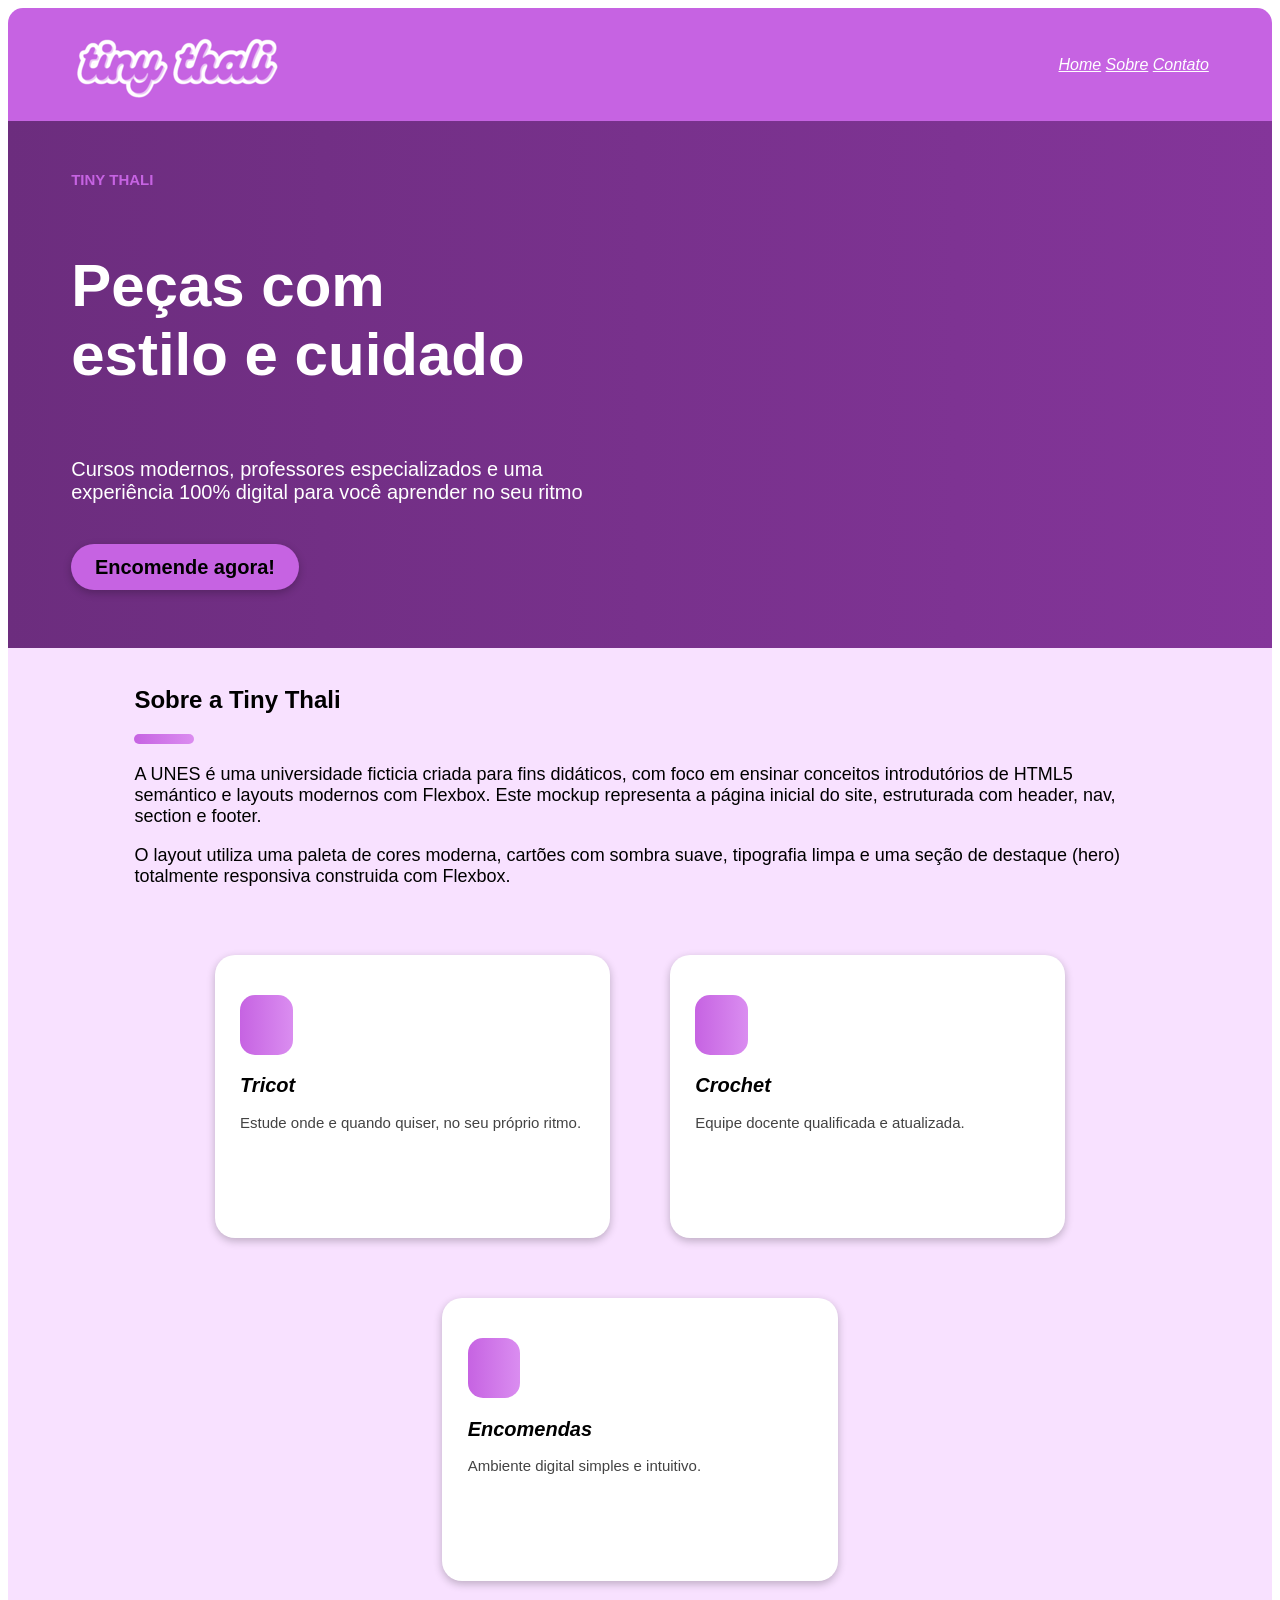
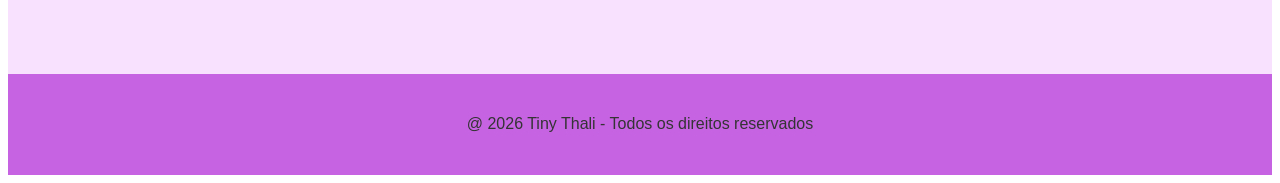
==== index.html @ 99dc9777 "Commit (1) - Adiciona projeto" ====
<!DOCTYPE html>
<html lang="pt-br">
<head>
    <meta charset="UTF-8">
    <meta name="viewport" content="width=device-width, initial-scale=1.0">
    <title>Tiny Thali</title>
    <link rel="stylesheet" href="./style.css">
    <link rel="stylesheet" href="https://www.w3schools.com/w3css/5/w3.css">

</head>
<body>
    <header class="cabecalho">
        
        <figure>
            <img src="./logo tiny thali.png" alt="Logo">

        </figure>
        <nav style="margin-right: 5%">
            <a href="index.html"; style="color:white">Home</a>
            <a href="sobre.html"; style="color:white">Sobre</a>
            <a href="contatos.html"; style="color:white">Contato</a>
        </nav>
    </header>
    <main>
        <section>
            <div class="banner">
                <h1>TINY THALI</h1>
                <h2>Peças com estilo e cuidado</h2>
                <p>Cursos modernos, professores especializados e uma experiência 100% digital para você aprender no seu ritmo</p>
                <h3>Encomende agora!</h3>
            </div>
        </section>

        <article>
            <h1 style="font-weight: bold;">Sobre a Tiny Thali</h1>
            <h2></h2>
            <p>A UNES é uma universidade ficticia criada para fins didáticos, com foco em ensinar conceitos introdutórios de HTML5 semántico e layouts modernos com Flexbox. Este mockup representa a página inicial do site, estruturada com header, nav, section e footer. </p>
            <p>O layout utiliza uma paleta de cores moderna, cartões com sombra suave, tipografia limpa e uma seção de destaque (hero) totalmente responsiva construida com Flexbox.</p>
        </article>

        <section class="cards">
            <div class="card">
                <h2></h2>
                <h1>Tricot</h1>
                <p>Estude onde e quando quiser, no seu próprio ritmo.</p>
            </div>
            <div class="card">
                <h2></h2>
                <h1>Crochet</h1>
                <p>Equipe docente qualificada e atualizada.</p>
            </div>
            <div class="card">
                <h2></h2>
                <h1>Encomendas</h1>
                <p>Ambiente digital simples e intuitivo.</p>
            </div>

        </section>



        <footer>
            <p>@ 2026 Tiny Thali - Todos os direitos reservados</p>
        </footer>

    </main>
</body>
</html>
---- style.css ----
main{
    font-family:'Gill Sans', 'Gill Sans MT', Calibri, 'Trebuchet MS', sans-serif;
    margin: 0;
    padding: 0;
    background-color: rgb(248, 225, 255);
}



.cabecalho{
    display:flex;
    justify-content: space-between;
    align-items: center;
    padding: 0;
    background-color: #c663e2;
    font-style:oblique;
    font-family:'Lucida Sans', 'Lucida Sans Regular', 'Lucida Grande', 'Lucida Sans Unicode', Geneva, Verdana, sans-serif;
    border-top-left-radius: 15px;
    border-top-right-radius: 15px;

}


.banner {
    display: flex;
    flex-direction: column;
    background-image:linear-gradient(to right, #6c2d7e, #84359a);
    padding: 3% 5% 3% 5%;
    font-family:'Gill Sans', 'Gill Sans MT', Calibri, 'Trebuchet MS', sans-serif;

}

.banner h1{
    color: #c663e2;
    font-size: 15px;
    font-family:'Gill Sans', 'Gill Sans MT', Calibri, 'Trebuchet MS', sans-serif;
    font-weight: bold;
}

.banner h2{
    color: white;
    font-size: 60px;
    max-width: 40%;
    font-family:'Gill Sans', 'Gill Sans MT', Calibri, 'Trebuchet MS', sans-serif;
    font-weight: bold;
}

.banner p{
    color: white;
    font-size: 20px;
    max-width: 50%;
    font-family:'Gill Sans', 'Gill Sans MT', Calibri, 'Trebuchet MS', sans-serif;
}

.banner h3{
    color: solid black;
    background-color: #c663e2;
    font-size: 20px;;
    text-align: center;
    padding-bottom: 1%;
    padding-top: 1%;
    max-width: 20%;
    border-radius: 30px;
    font-family:'Gill Sans', 'Gill Sans MT', Calibri, 'Trebuchet MS', sans-serif;
    font-weight: bold;
    box-shadow: rgba(0, 0, 0, 0.24) 0px 3px 8px;

}

article {
    margin: 3% 10%;

}

article p {
    font-size: 18px;
}

article h2{
    background-image: linear-gradient(to right, #c663e2, #db8cf0);
    width: 60px;
    height: 10px;
    border-radius: 15px;
}

.cards {
    display: flex;
    flex-wrap: wrap;
    justify-content: center;
    margin-bottom: 5%;
}

.card {
    background-color: white;
    margin: 30px;
    padding:20px;
    width: 350px;
    height: 200px;
    border-radius: 20px;
    padding-bottom: 5%;
    padding-left: 2%;
    box-shadow: rgba(0, 0, 0, 0.24) 0px 3px 8px;
}

.card h2{
    background-image: linear-gradient(to right, #c663e2, #da8df0);
    width: 15%;
    height: 30%;
    border-radius: 15px;
}

.card h1 {
    font-size: 20px;
    font-style: oblique;
    font-weight: bold;
}

.card p {
    font-size: 15px;
    color:rgb(67, 67, 67)
}

#objetivos {
    margin-bottom: 5%;
}

footer {
    padding: 2%;
    text-align: center;
    color: rgb(52, 52, 52);
    background-color: #c663e2;
}
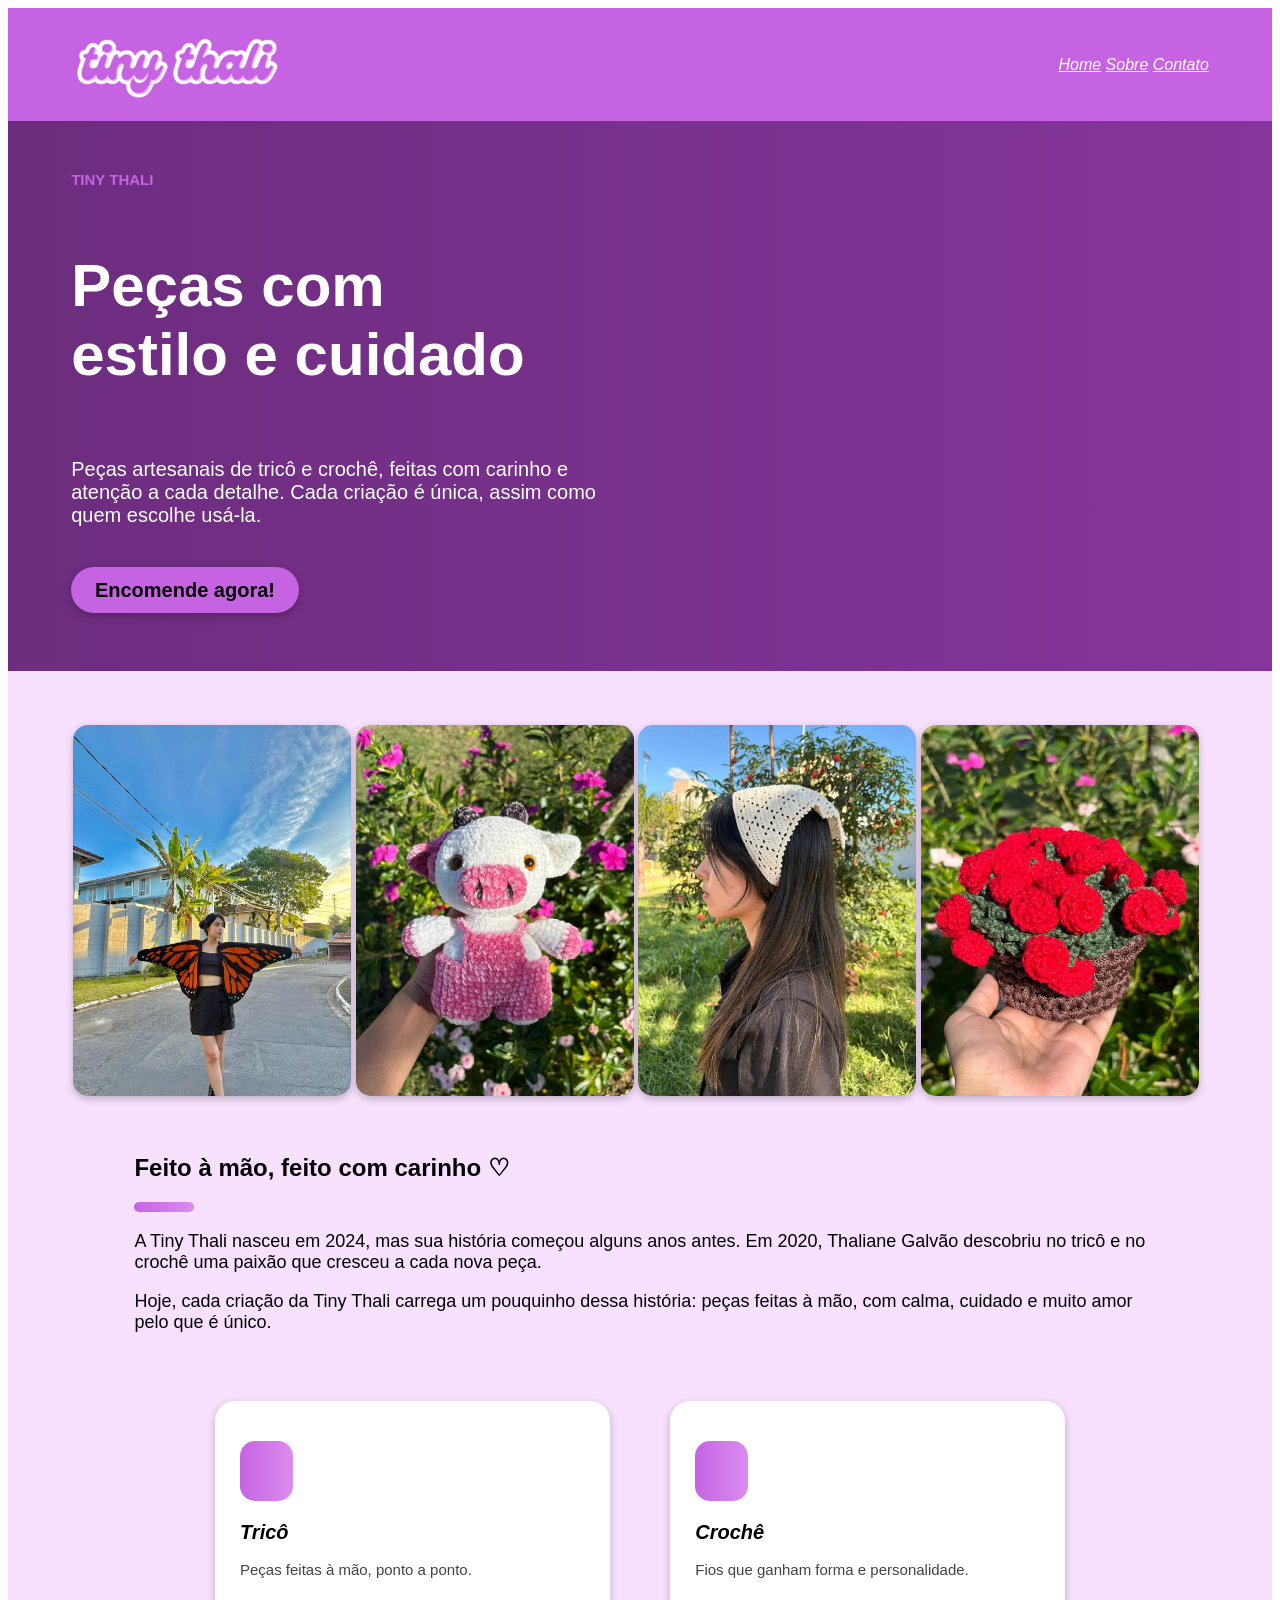
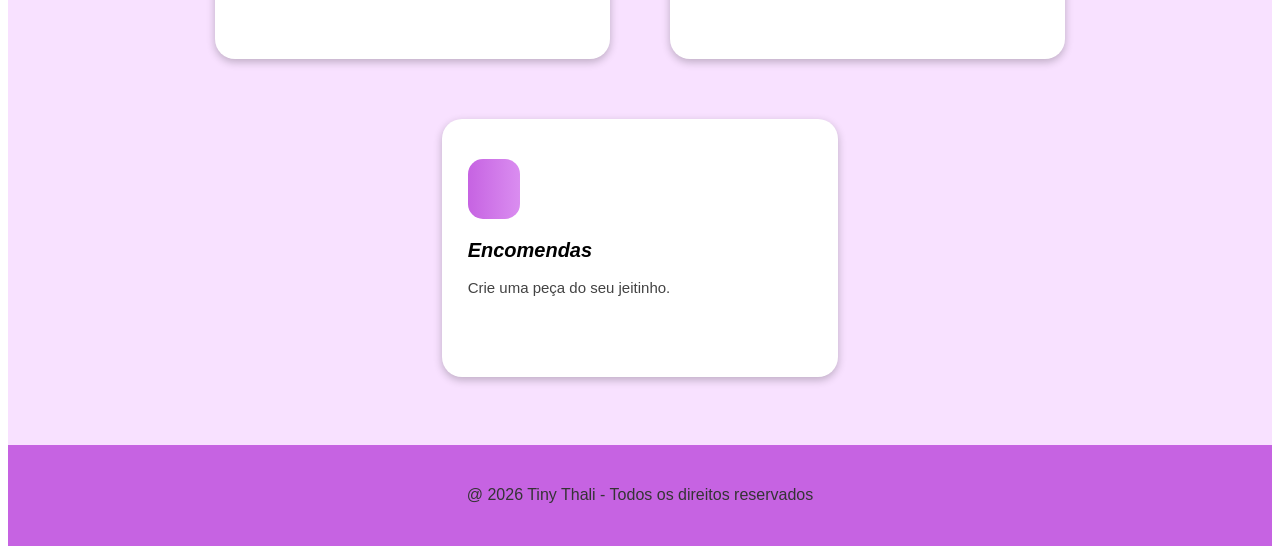
==== commit d2339833: "Commit (2) - Adiciona tela de contato e atualiza cards" ====
--- a/index.html
+++ b/index.html
@@ -26,33 +26,42 @@
             <div class="banner">
                 <h1>TINY THALI</h1>
                 <h2>Peças com estilo e cuidado</h2>
-                <p>Cursos modernos, professores especializados e uma experiência 100% digital para você aprender no seu ritmo</p>
+                <p>Peças artesanais de tricô e crochê, feitas com carinho e atenção a cada detalhe. Cada criação é única, assim como quem escolhe usá-la.</p>
                 <h3>Encomende agora!</h3>
             </div>
         </section>
 
+        <section class="imagens">
+            <figure>
+                <img src="./imagem banner.jpeg" alt="imagem 1">
+                <img src="./imagem2.jpeg" alt="imagem 2">
+                <img src="./imagem3.jpeg" alt="imagem 3">
+                <img src="./imagem4.jpeg" alt="imagem4">
+            </figure>
+        </section>
+
         <article>
-            <h1 style="font-weight: bold;">Sobre a Tiny Thali</h1>
+            <h1 style="font-weight: bold;">Feito à mão, feito com carinho ♡</h1>
             <h2></h2>
-            <p>A UNES é uma universidade ficticia criada para fins didáticos, com foco em ensinar conceitos introdutórios de HTML5 semántico e layouts modernos com Flexbox. Este mockup representa a página inicial do site, estruturada com header, nav, section e footer. </p>
-            <p>O layout utiliza uma paleta de cores moderna, cartões com sombra suave, tipografia limpa e uma seção de destaque (hero) totalmente responsiva construida com Flexbox.</p>
+            <p>A Tiny Thali nasceu em 2024, mas sua história começou alguns anos antes. Em 2020, Thaliane Galvão descobriu no tricô e no crochê uma paixão que cresceu a cada nova peça.</p>
+            <p>Hoje, cada criação da Tiny Thali carrega um pouquinho dessa história: peças feitas à mão, com calma, cuidado e muito amor pelo que é único.</p>
         </article>
 
         <section class="cards">
             <div class="card">
                 <h2></h2>
-                <h1>Tricot</h1>
-                <p>Estude onde e quando quiser, no seu próprio ritmo.</p>
+                <h1>Tricô</h1>
+                <p>Peças feitas à mão, ponto a ponto.</p>
             </div>
             <div class="card">
                 <h2></h2>
-                <h1>Crochet</h1>
-                <p>Equipe docente qualificada e atualizada.</p>
+                <h1>Crochê</h1>
+                <p>Fios que ganham forma e personalidade.</p>
             </div>
             <div class="card">
                 <h2></h2>
                 <h1>Encomendas</h1>
-                <p>Ambiente digital simples e intuitivo.</p>
+                <p>Crie uma peça do seu jeitinho.</p>
             </div>
 
         </section>
--- a/style.css
+++ b/style.css
@@ -15,8 +15,6 @@
     background-color: #c663e2;
     font-style:oblique;
     font-family:'Lucida Sans', 'Lucida Sans Regular', 'Lucida Grande', 'Lucida Sans Unicode', Geneva, Verdana, sans-serif;
-    border-top-left-radius: 15px;
-    border-top-right-radius: 15px;
 
 }
 
@@ -24,7 +22,7 @@
 .banner {
     display: flex;
     flex-direction: column;
-    background-image:linear-gradient(to right, #6c2d7e, #84359a);
+    background-image:linear-gradient(to right, #6c2d7e, #85359b);
     padding: 3% 5% 3% 5%;
     font-family:'Gill Sans', 'Gill Sans MT', Calibri, 'Trebuchet MS', sans-serif;
 
@@ -67,6 +65,20 @@
 
 }
 
+.imagens {
+    display: flex;
+    flex-wrap: wrap;
+    justify-content: space-between;
+    margin: 3% 0 3% 2%;
+}
+
+.imagens img {
+    width: 24%;
+    border-radius: 15px;
+    box-shadow: rgba(0, 0, 0, 0.24) 0px 3px 8px;
+
+}
+
 article {
     margin: 3% 10%;
 
@@ -87,7 +99,7 @@
     display: flex;
     flex-wrap: wrap;
     justify-content: center;
-    margin-bottom: 5%;
+    margin-bottom: 3%;
 }
 
 .card {
@@ -97,9 +109,22 @@
     width: 350px;
     height: 200px;
     border-radius: 20px;
-    padding-bottom: 5%;
+    padding-bottom: 3%;
     padding-left: 2%;
     box-shadow: rgba(0, 0, 0, 0.24) 0px 3px 8px;
+}
+
+#card2 {
+    background-color: white;
+    margin: 30px;
+    padding:20px;
+    width: 560px;
+    height: 200px;
+    border-radius: 20px;
+    padding-bottom: 3%;
+    padding-left: 2%;
+    box-shadow: rgba(0, 0, 0, 0.24) 0px 3px 8px;
+
 }
 
 .card h2{
@@ -120,8 +145,88 @@
     color:rgb(67, 67, 67)
 }
 
+#card2 h2{
+    background-image: linear-gradient(to right, #c663e2, #da8df0);
+    width: 15%;
+    height: 30%;
+    border-radius: 15px;
+}
+
+#card2 h1 {
+    font-size: 20px;
+    font-style: oblique;
+    font-weight: bold;
+}
+
+#card2 p {
+    font-size: 15px;
+    color:rgb(67, 67, 67)
+}
+
+
 #objetivos {
     margin-bottom: 5%;
+}
+
+.contatos {
+    display: grid;
+    grid-template-columns: 50% 50%;
+    align-content: center;
+    margin: 5%;
+
+}
+
+form {
+    background-color: white;
+    align-content: center;
+    border-radius: 20px;
+    margin-right: 10%;
+    padding-top: 3%;
+    padding-bottom: 20%;
+    padding-left: 8%;
+    box-shadow: rgba(99, 99, 99, 0.2) 0px 2px 8px 0px;
+    
+}
+
+form input {
+    border-radius: 5px;
+    border-color: #6c2d7e;
+    text-align: center;
+    width: 90%;
+    height: 10%;
+    margin-bottom: 5%;
+    box-shadow: rgba(0, 0, 0, 0.15) 1.95px 1.95px 2.6px;
+}
+
+#outroscontatos {
+    background-color: white;
+    padding-left: 8%;
+    padding-top: 4%;
+    border-radius: 20px;
+    box-shadow: rgba(99, 99, 99, 0.2) 0px 2px 8px 0px;
+}
+
+#outroscontatos h1 {
+    font-size: 20px;
+    font-weight: bold;
+}
+
+#outroscontatos p {
+    font-size: 20px;
+}
+
+form h2{
+    background-image: linear-gradient(to right, #c663e2, #db8cf0);
+    width: 60px;
+    height: 10px;
+    border-radius: 15px;
+}
+
+#outroscontatos h3{
+    background-image: linear-gradient(to right, #c663e2, #db8cf0);
+    width: 60px;
+    height: 10px;
+    border-radius: 15px;
 }
 
 footer {
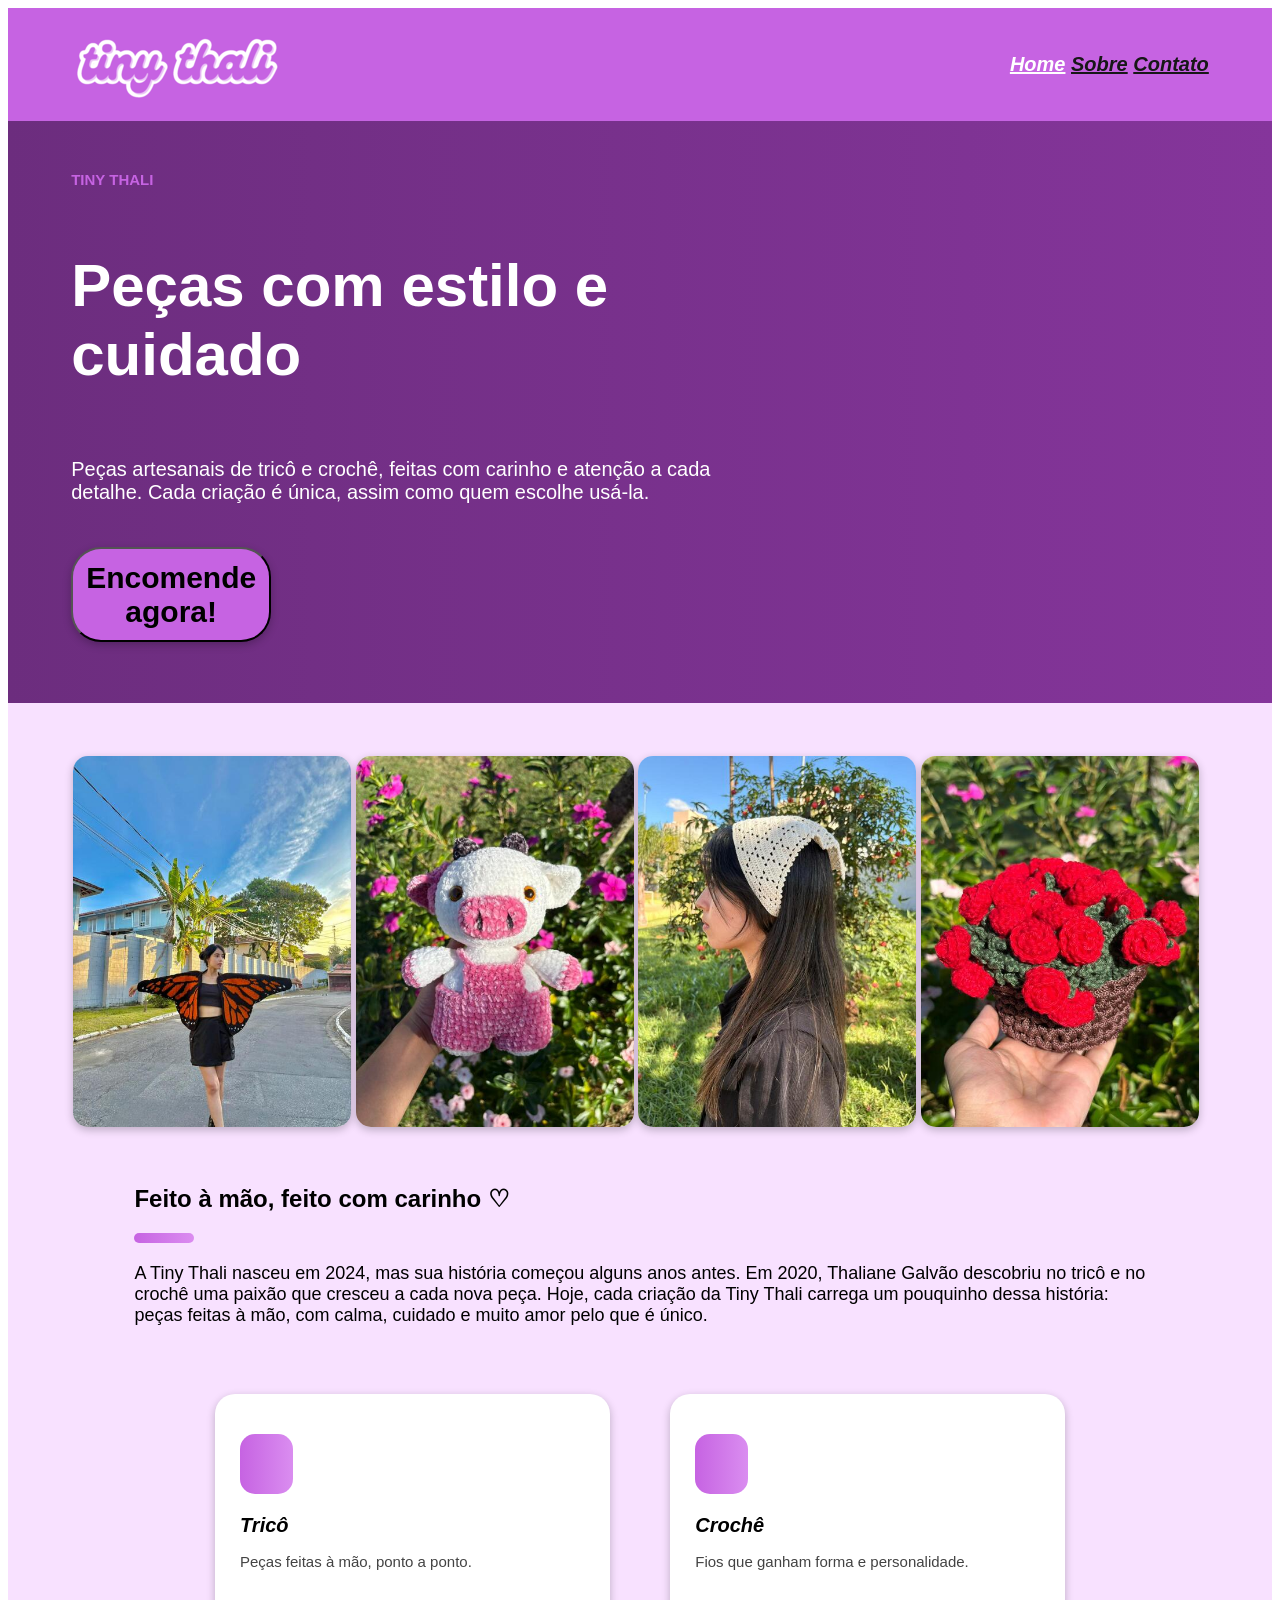
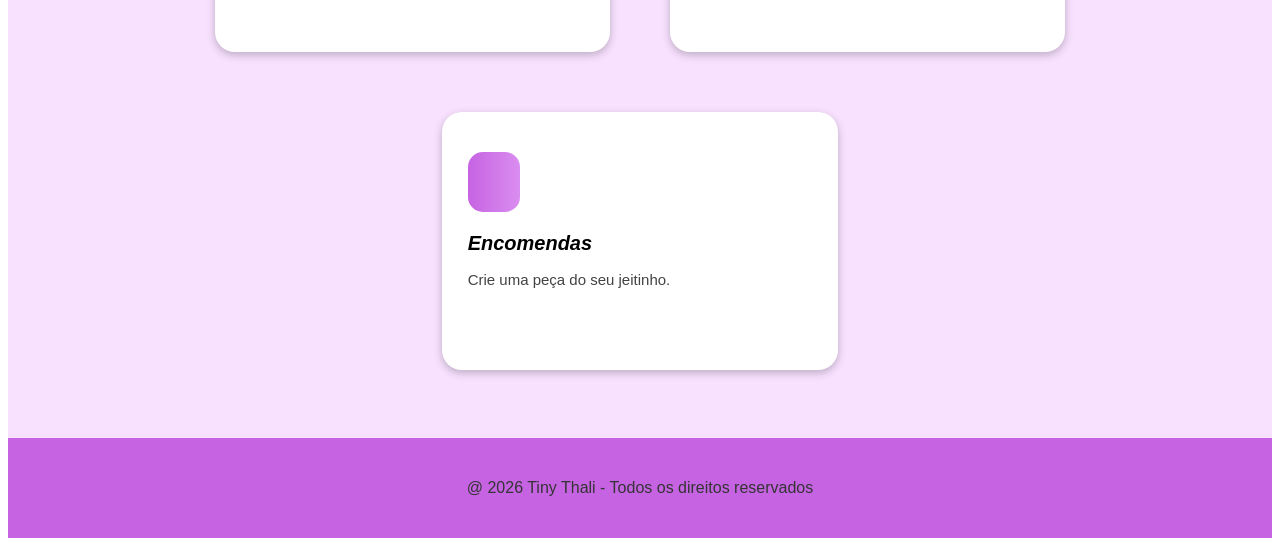
==== commit c1305f1f: "Commit (3) - Atualiza sistema para maior responsividade de telas" ====
--- a/index.html
+++ b/index.html
@@ -16,9 +16,9 @@
 
         </figure>
         <nav style="margin-right: 5%">
-            <a href="index.html"; style="color:white">Home</a>
-            <a href="sobre.html"; style="color:white">Sobre</a>
-            <a href="contatos.html"; style="color:white">Contato</a>
+            <a href="index.html"; style="color:rgb(255, 255, 255)";>Home</a>
+            <a href="sobre.html"; style="color:rgb(23, 23, 23)">Sobre</a>
+            <a href="contatos.html"; style="color:rgb(23, 23, 23)">Contato</a>
         </nav>
     </header>
     <main>
@@ -27,7 +27,7 @@
                 <h1>TINY THALI</h1>
                 <h2>Peças com estilo e cuidado</h2>
                 <p>Peças artesanais de tricô e crochê, feitas com carinho e atenção a cada detalhe. Cada criação é única, assim como quem escolhe usá-la.</p>
-                <h3>Encomende agora!</h3>
+                <button>Encomende agora!</button>
             </div>
         </section>
 
@@ -43,8 +43,7 @@
         <article>
             <h1 style="font-weight: bold;">Feito à mão, feito com carinho ♡</h1>
             <h2></h2>
-            <p>A Tiny Thali nasceu em 2024, mas sua história começou alguns anos antes. Em 2020, Thaliane Galvão descobriu no tricô e no crochê uma paixão que cresceu a cada nova peça.</p>
-            <p>Hoje, cada criação da Tiny Thali carrega um pouquinho dessa história: peças feitas à mão, com calma, cuidado e muito amor pelo que é único.</p>
+            <p>A Tiny Thali nasceu em 2024, mas sua história começou alguns anos antes. Em 2020, Thaliane Galvão descobriu no tricô e no crochê uma paixão que cresceu a cada nova peça. Hoje, cada criação da Tiny Thali carrega um pouquinho dessa história: peças feitas à mão, com calma, cuidado e muito amor pelo que é único.</p>
         </article>
 
         <section class="cards">
--- a/style.css
+++ b/style.css
@@ -13,9 +13,14 @@
     align-items: center;
     padding: 0;
     background-color: #c663e2;
+
+}
+
+.cabecalho nav {
     font-style:oblique;
-    font-family:'Lucida Sans', 'Lucida Sans Regular', 'Lucida Grande', 'Lucida Sans Unicode', Geneva, Verdana, sans-serif;
-
+    font-family:'Gill Sans', 'Gill Sans MT', Calibri, 'Trebuchet MS', sans-serif;
+    font-weight: bold;
+    font-size: 20px;
 }
 
 
@@ -38,7 +43,7 @@
 .banner h2{
     color: white;
     font-size: 60px;
-    max-width: 40%;
+    max-width: 60%;
     font-family:'Gill Sans', 'Gill Sans MT', Calibri, 'Trebuchet MS', sans-serif;
     font-weight: bold;
 }
@@ -46,23 +51,30 @@
 .banner p{
     color: white;
     font-size: 20px;
-    max-width: 50%;
-    font-family:'Gill Sans', 'Gill Sans MT', Calibri, 'Trebuchet MS', sans-serif;
-}
-
-.banner h3{
-    color: solid black;
+    max-width: 60%;
+    font-family:'Gill Sans', 'Gill Sans MT', Calibri, 'Trebuchet MS', sans-serif;
+}
+
+button {
+    margin-top: 2%;
     background-color: #c663e2;
-    font-size: 20px;;
-    text-align: center;
     padding-bottom: 1%;
     padding-top: 1%;
-    max-width: 20%;
+    max-width: 200px;
+    max-height: 20%;
     border-radius: 30px;
-    font-family:'Gill Sans', 'Gill Sans MT', Calibri, 'Trebuchet MS', sans-serif;
-    font-weight: bold;
-    box-shadow: rgba(0, 0, 0, 0.24) 0px 3px 8px;
-
+    box-shadow: rgba(0, 0, 0, 0.24) 0px 3px 8px;
+    margin-bottom: 2%;
+    
+
+}
+
+button {
+    color: solid rgb(4, 4, 4);
+    font-size: 30px;
+    font-weight: bold;
+    font-family:'Gill Sans', 'Gill Sans MT', Calibri, 'Trebuchet MS', sans-serif;
+    text-align: center;
 }
 
 .imagens {
@@ -76,6 +88,7 @@
     width: 24%;
     border-radius: 15px;
     box-shadow: rgba(0, 0, 0, 0.24) 0px 3px 8px;
+    max-width: 100%;
 
 }
 
@@ -182,10 +195,16 @@
     border-radius: 20px;
     margin-right: 10%;
     padding-top: 3%;
-    padding-bottom: 20%;
+    padding-bottom: 5%;
     padding-left: 8%;
     box-shadow: rgba(99, 99, 99, 0.2) 0px 2px 8px 0px;
+    max-width: 100%;
+    max-height: 100%;
     
+}
+
+form h1 {
+    font-size: 30px;
 }
 
 form input {
@@ -193,15 +212,17 @@
     border-color: #6c2d7e;
     text-align: center;
     width: 90%;
-    height: 10%;
+    height: 40px;
     margin-bottom: 5%;
     box-shadow: rgba(0, 0, 0, 0.15) 1.95px 1.95px 2.6px;
+
 }
 
 #outroscontatos {
     background-color: white;
-    padding-left: 8%;
+    padding-left: 5%;
     padding-top: 4%;
+    padding-right:5%;
     border-radius: 20px;
     box-shadow: rgba(99, 99, 99, 0.2) 0px 2px 8px 0px;
 }
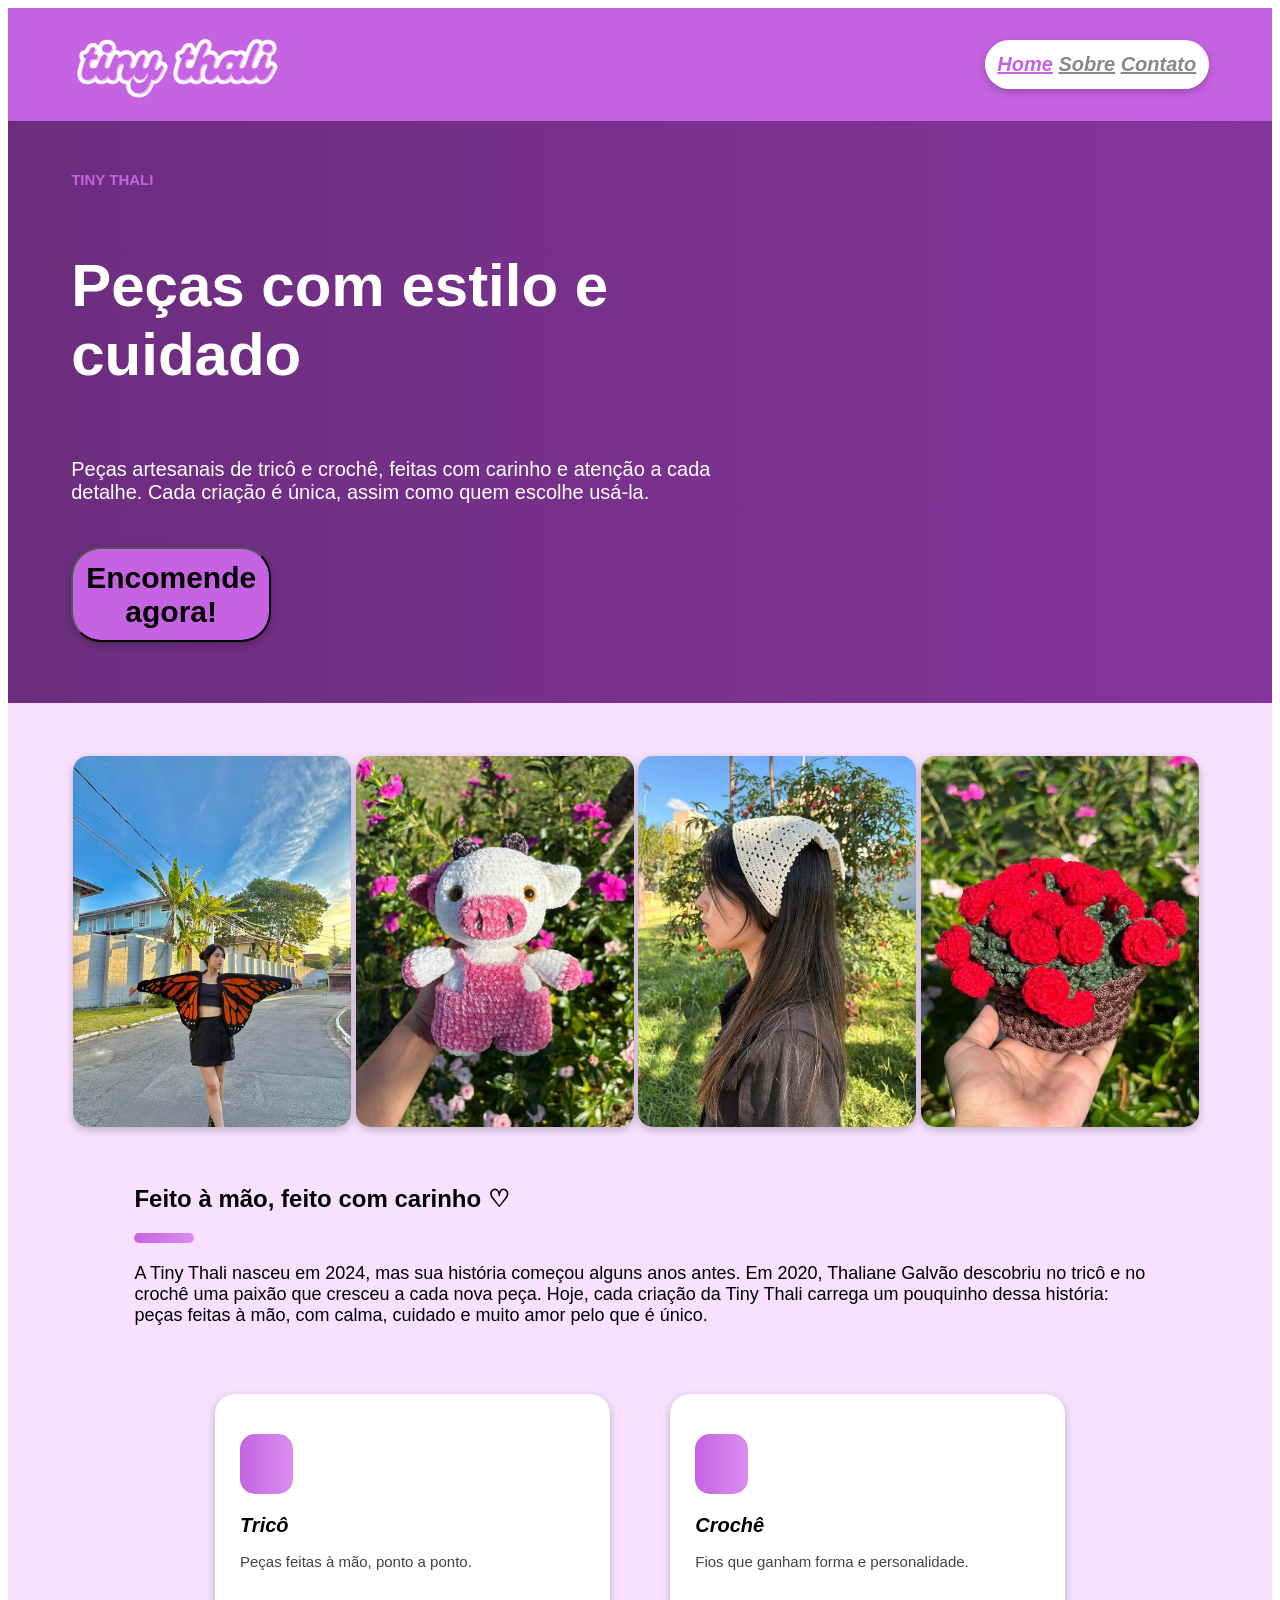
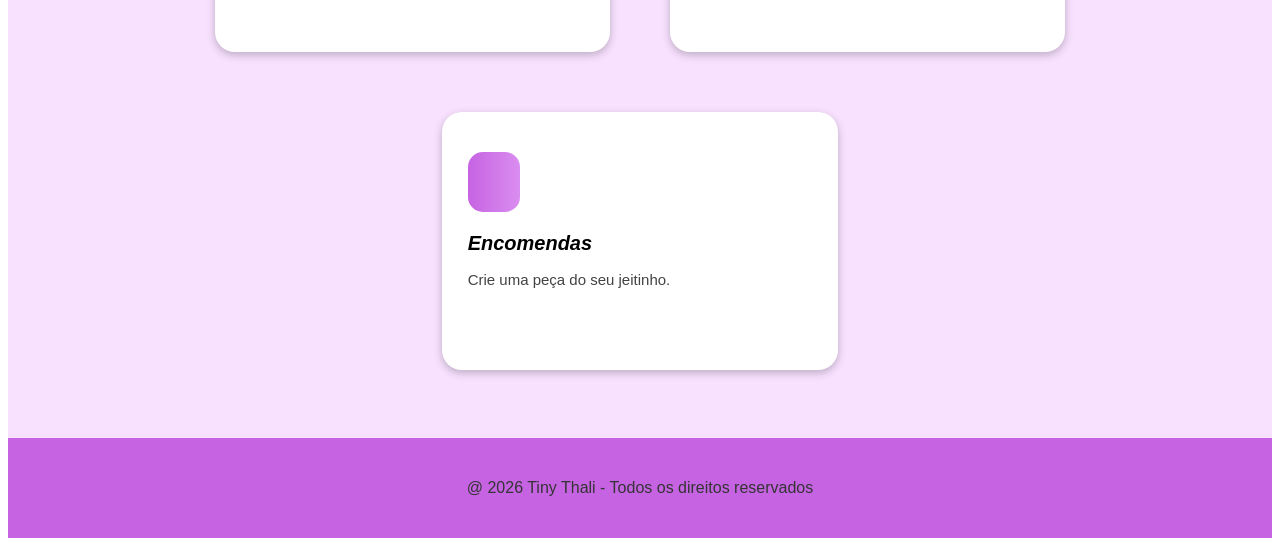
==== commit 232467d6: "Commit (4) - Atualiza header" ====
--- a/index.html
+++ b/index.html
@@ -16,9 +16,9 @@
 
         </figure>
         <nav style="margin-right: 5%">
-            <a href="index.html"; style="color:rgb(255, 255, 255)";>Home</a>
-            <a href="sobre.html"; style="color:rgb(23, 23, 23)">Sobre</a>
-            <a href="contatos.html"; style="color:rgb(23, 23, 23)">Contato</a>
+            <a href="index.html"; style="color:#c663e2 ";>Home</a>
+            <a href="sobre.html"; style="color:#8a868b">Sobre</a>
+            <a href="contatos.html"; style="color:#8a868b">Contato</a>
         </nav>
     </header>
     <main>
--- a/style.css
+++ b/style.css
@@ -21,6 +21,10 @@
     font-family:'Gill Sans', 'Gill Sans MT', Calibri, 'Trebuchet MS', sans-serif;
     font-weight: bold;
     font-size: 20px;
+    background-color: #ffffff;
+    padding: 1%;
+    border-radius: 40px;
+    box-shadow: rgba(0, 0, 0, 0.24) 0px 3px 8px;
 }
 
 
@@ -176,11 +180,6 @@
     color:rgb(67, 67, 67)
 }
 
-
-#objetivos {
-    margin-bottom: 5%;
-}
-
 .contatos {
     display: grid;
     grid-template-columns: 50% 50%;
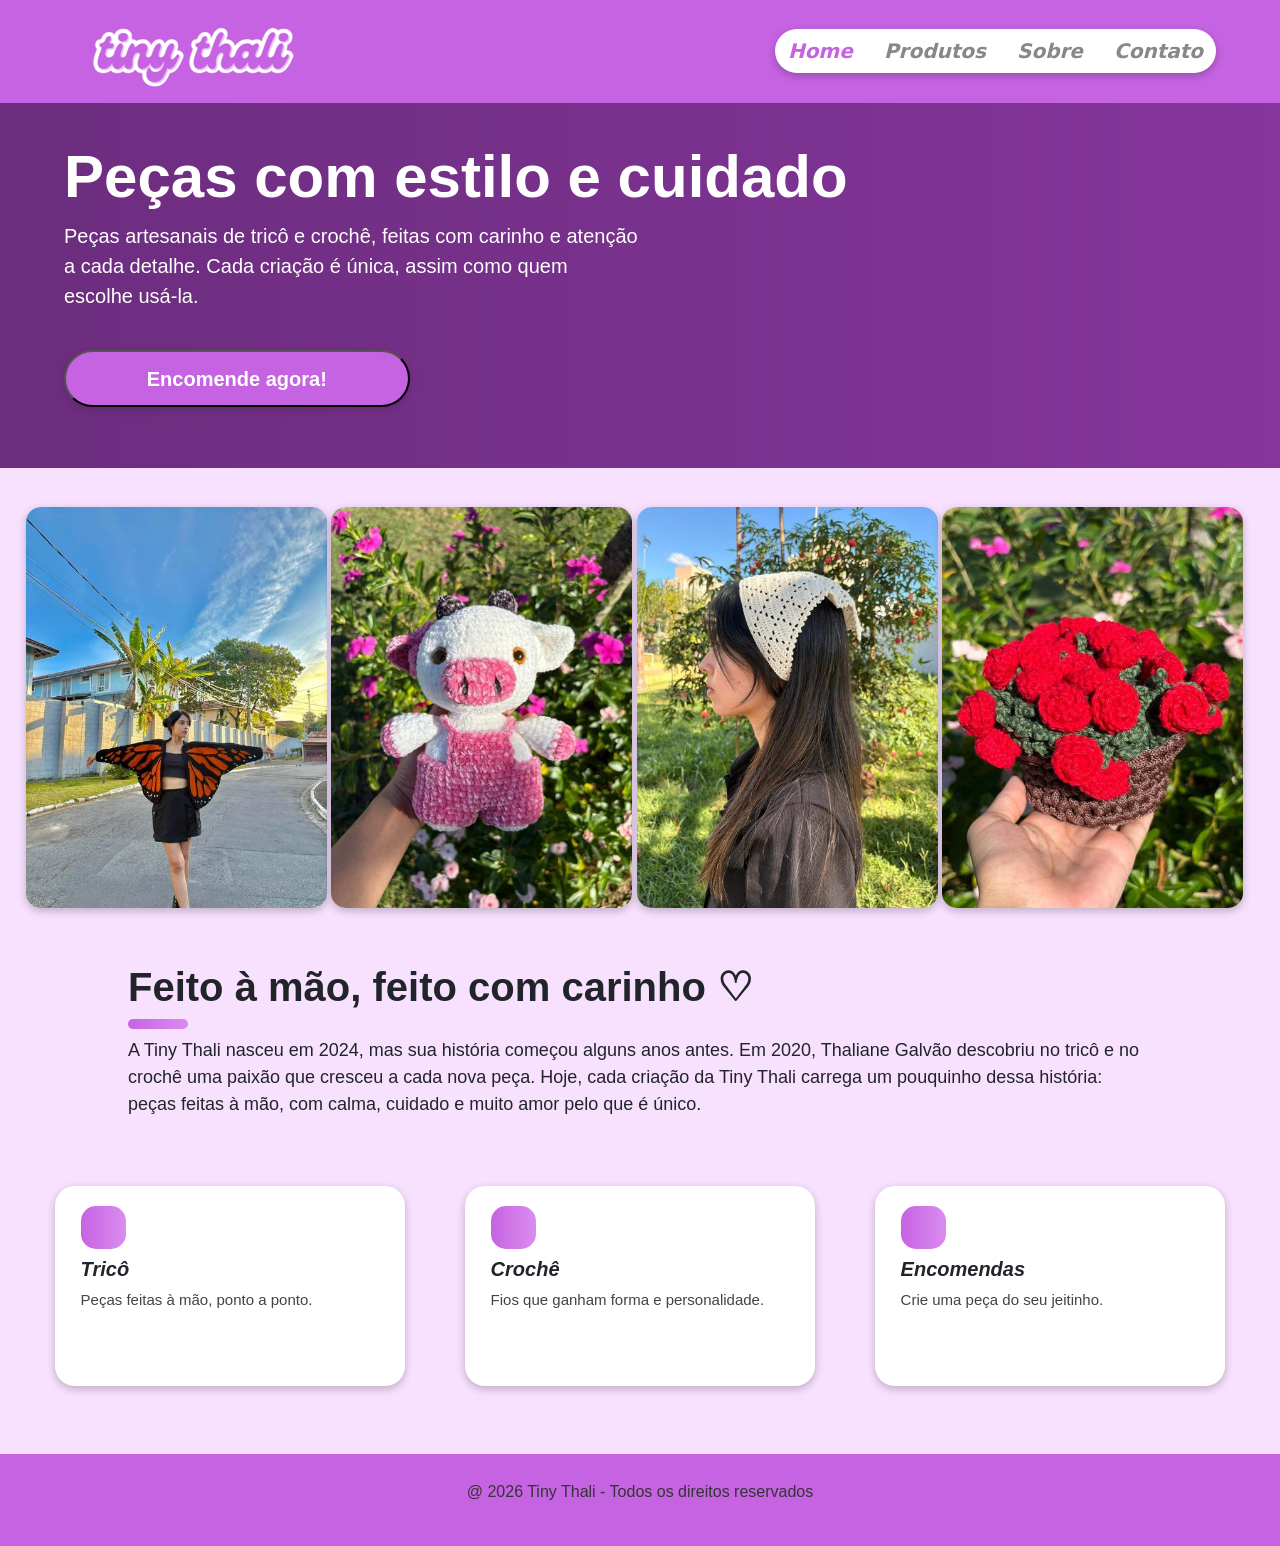
==== commit be87a35e: "Commit (5) - Atualiza responsividade da aplicação" ====
--- a/index.html
+++ b/index.html
@@ -6,25 +6,37 @@
     <title>Tiny Thali</title>
     <link rel="stylesheet" href="./style.css">
     <link rel="stylesheet" href="https://www.w3schools.com/w3css/5/w3.css">
+    <link href="https://cdn.jsdelivr.net/npm/bootstrap@5.3.8/dist/css/bootstrap.min.css" rel="stylesheet">
 
 </head>
 <body>
+    <script src="https://cdn.jsdelivr.net/npm/bootstrap@5.3.8/dist/js/bootstrap.bundle.min.js"></script>
     <header class="cabecalho">
         
-        <figure>
+        <figure style="margin: 1% 0 1% 5%">
             <img src="./logo tiny thali.png" alt="Logo">
 
         </figure>
         <nav style="margin-right: 5%">
-            <a href="index.html"; style="color:#c663e2 ";>Home</a>
-            <a href="sobre.html"; style="color:#8a868b">Sobre</a>
-            <a href="contatos.html"; style="color:#8a868b">Contato</a>
+            <a href="index.html"; class="btn" style="color:#c663e2">Home</a>
+            <a href="produtos.html"; class="btn" style="color:#8a868b">Produtos</a>
+            <a href="sobre.html"; class="btn" style="color:#8a868b">Sobre</a>
+            <a href="contatos.html"; class="btn" style="color:#8a868b">Contato</a>
         </nav>
+
+        <div class="dropdown">
+            <button type="button" class="btn btn-dark dropdown-toggle" data-bs-toggle="dropdown">Menu</button>
+            <ul class="dropdown-menu">
+                <li><a class="dropdown-item" href="index.html">Home</a></li>
+                <li><a class="dropdown-item" href="produtos.html">Produtos</a></li>
+                <li><a class="dropdown-item" href="sobre.html">Sobre</a></li>
+                <li><a class="dropdown-item" href="contatos.html">Contato</a></li>
+            </ul>
+        </div>
     </header>
     <main>
         <section>
             <div class="banner">
-                <h1>TINY THALI</h1>
                 <h2>Peças com estilo e cuidado</h2>
                 <p>Peças artesanais de tricô e crochê, feitas com carinho e atenção a cada detalhe. Cada criação é única, assim como quem escolhe usá-la.</p>
                 <button>Encomende agora!</button>
@@ -47,17 +59,17 @@
         </article>
 
         <section class="cards">
-            <div class="card">
+            <div id="card">
                 <h2></h2>
                 <h1>Tricô</h1>
                 <p>Peças feitas à mão, ponto a ponto.</p>
             </div>
-            <div class="card">
+            <div id="card">
                 <h2></h2>
                 <h1>Crochê</h1>
                 <p>Fios que ganham forma e personalidade.</p>
             </div>
-            <div class="card">
+            <div id="card">
                 <h2></h2>
                 <h1>Encomendas</h1>
                 <p>Crie uma peça do seu jeitinho.</p>
--- a/style.css
+++ b/style.css
@@ -5,6 +5,12 @@
     background-color: rgb(248, 225, 255);
 }
 
+@media screen and (max-width:720px) {
+    article, .imagens, .cards {
+        text-align: center;
+        margin-top: 10%;
+    }
+}
 
 
 .cabecalho{
@@ -18,13 +24,48 @@
 
 .cabecalho nav {
     font-style:oblique;
-    font-family:'Gill Sans', 'Gill Sans MT', Calibri, 'Trebuchet MS', sans-serif;
-    font-weight: bold;
-    font-size: 20px;
     background-color: #ffffff;
-    padding: 1%;
     border-radius: 40px;
     box-shadow: rgba(0, 0, 0, 0.24) 0px 3px 8px;
+}
+
+.cabecalho a {
+    font-size: 20px;
+    font-weight: bold;
+}
+
+.cabecalho a:hover {
+    background-color: #f6dffd;
+
+}
+
+.dropdown {
+    margin-right: 5%;
+}
+
+.dropdown button {
+    background-color: #6c2d7e;
+    border-color: white;
+}
+
+.dropdown button:hover {
+    background-color: #4f285b;
+}
+
+ul a:hover {
+    background-color: #b983c8;
+}
+
+@media screen and (max-width: 720px) {
+    .cabecalho nav {
+        display: none;
+    }
+}
+
+@media screen and (min-width:720px) {
+    .dropdown {
+        display:none;
+    }
 }
 
 
@@ -47,7 +88,6 @@
 .banner h2{
     color: white;
     font-size: 60px;
-    max-width: 60%;
     font-family:'Gill Sans', 'Gill Sans MT', Calibri, 'Trebuchet MS', sans-serif;
     font-weight: bold;
 }
@@ -55,30 +95,53 @@
 .banner p{
     color: white;
     font-size: 20px;
-    max-width: 60%;
-    font-family:'Gill Sans', 'Gill Sans MT', Calibri, 'Trebuchet MS', sans-serif;
-}
-
-button {
+    max-width: 50%;
+    font-family:'Gill Sans', 'Gill Sans MT', Calibri, 'Trebuchet MS', sans-serif;
+}
+
+@media screen and (max-width: 720px) {
+    .banner {
+        align-items: center;
+        text-align: center;
+    }
+}
+
+@media screen and (max-width:720px) {
+    .banner h2 {
+        font-size: 40px;
+        max-width: 70%;
+        padding-top: 2%;
+    }
+}
+
+@media screen and (max-width:720px) {
+    .banner p {
+        font-size: 15px;
+        max-width: 70%;
+        padding-top: 2%;
+    }
+}
+
+.banner button {
     margin-top: 2%;
     background-color: #c663e2;
     padding-bottom: 1%;
+    color: white;
+    width: 30%;
+    font-size: 20px;
     padding-top: 1%;
-    max-width: 200px;
-    max-height: 20%;
     border-radius: 30px;
-    box-shadow: rgba(0, 0, 0, 0.24) 0px 3px 8px;
+    box-shadow: rgba(9, 9, 9, 0.136) 0px 3px 8px;
     margin-bottom: 2%;
+    font-weight: bold;
     
-
-}
-
-button {
-    color: solid rgb(4, 4, 4);
-    font-size: 30px;
-    font-weight: bold;
-    font-family:'Gill Sans', 'Gill Sans MT', Calibri, 'Trebuchet MS', sans-serif;
-    text-align: center;
+}
+
+@media screen and (max-width:720px) {
+    .banner button {
+        font-size: 15px;
+        width: 40%;
+    }
 }
 
 .imagens {
@@ -96,6 +159,23 @@
 
 }
 
+@media screen and (max-width:720px) {
+    .imagens {
+        justify-content: center;
+        margin-right: 4%;
+    }
+}
+
+@media screen and (max-width:720px) {
+    .imagens img{
+        flex: 20%;
+        width: 40%;
+        margin: 3% 0 3% 2%;
+        
+        
+    }
+}
+
 article {
     margin: 3% 10%;
 
@@ -110,6 +190,23 @@
     width: 60px;
     height: 10px;
     border-radius: 15px;
+}
+
+@media screen and (max-width: 720px) {
+    article h2 {
+        background-image: linear-gradient(to right, #c663e2, #db8cf0);
+        width: 50%;
+        height: 10px;
+        border-radius: 15px; 
+        margin-left: 25%;
+    }
+}
+
+
+@media screen and (max-width: 720px) {
+    article {
+        margin-top: 10%;
+    }
 }
 
 .cards {
@@ -119,7 +216,7 @@
     margin-bottom: 3%;
 }
 
-.card {
+#card {
     background-color: white;
     margin: 30px;
     padding:20px;
@@ -144,20 +241,20 @@
 
 }
 
-.card h2{
+#card h2{
     background-image: linear-gradient(to right, #c663e2, #da8df0);
     width: 15%;
     height: 30%;
     border-radius: 15px;
 }
 
-.card h1 {
+#card h1 {
     font-size: 20px;
     font-style: oblique;
     font-weight: bold;
 }
 
-.card p {
+#card p {
     font-size: 15px;
     color:rgb(67, 67, 67)
 }
@@ -197,8 +294,6 @@
     padding-bottom: 5%;
     padding-left: 8%;
     box-shadow: rgba(99, 99, 99, 0.2) 0px 2px 8px 0px;
-    max-width: 100%;
-    max-height: 100%;
     
 }
 
@@ -221,7 +316,6 @@
     background-color: white;
     padding-left: 5%;
     padding-top: 4%;
-    padding-right:5%;
     border-radius: 20px;
     box-shadow: rgba(99, 99, 99, 0.2) 0px 2px 8px 0px;
 }
@@ -247,6 +341,15 @@
     width: 60px;
     height: 10px;
     border-radius: 15px;
+}
+
+@media screen and (max-width:720px) {
+    .contatos, form, #outroscontatos{
+        flex-wrap: wrap;
+        grid-template-columns: 100%;
+        margin-top: 5%;
+        margin-right: 3%;
+    }
 }
 
 footer {
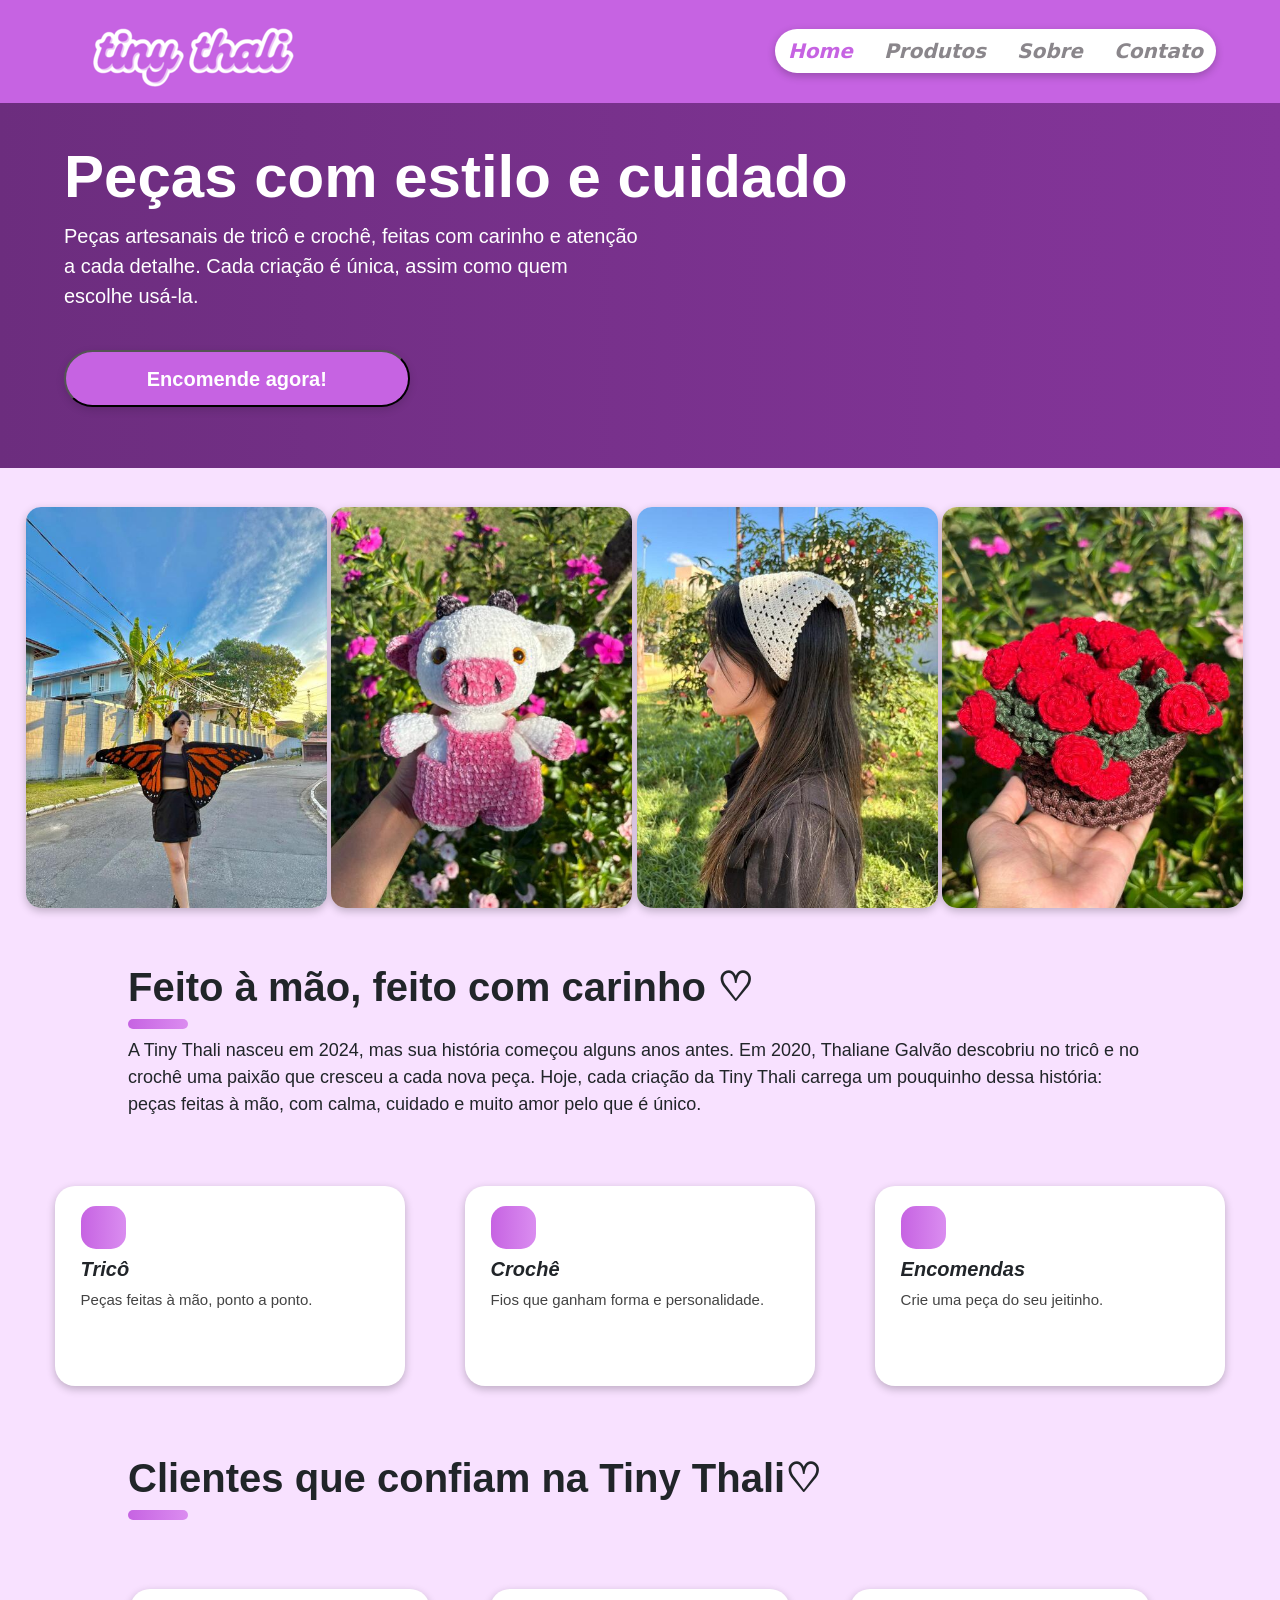
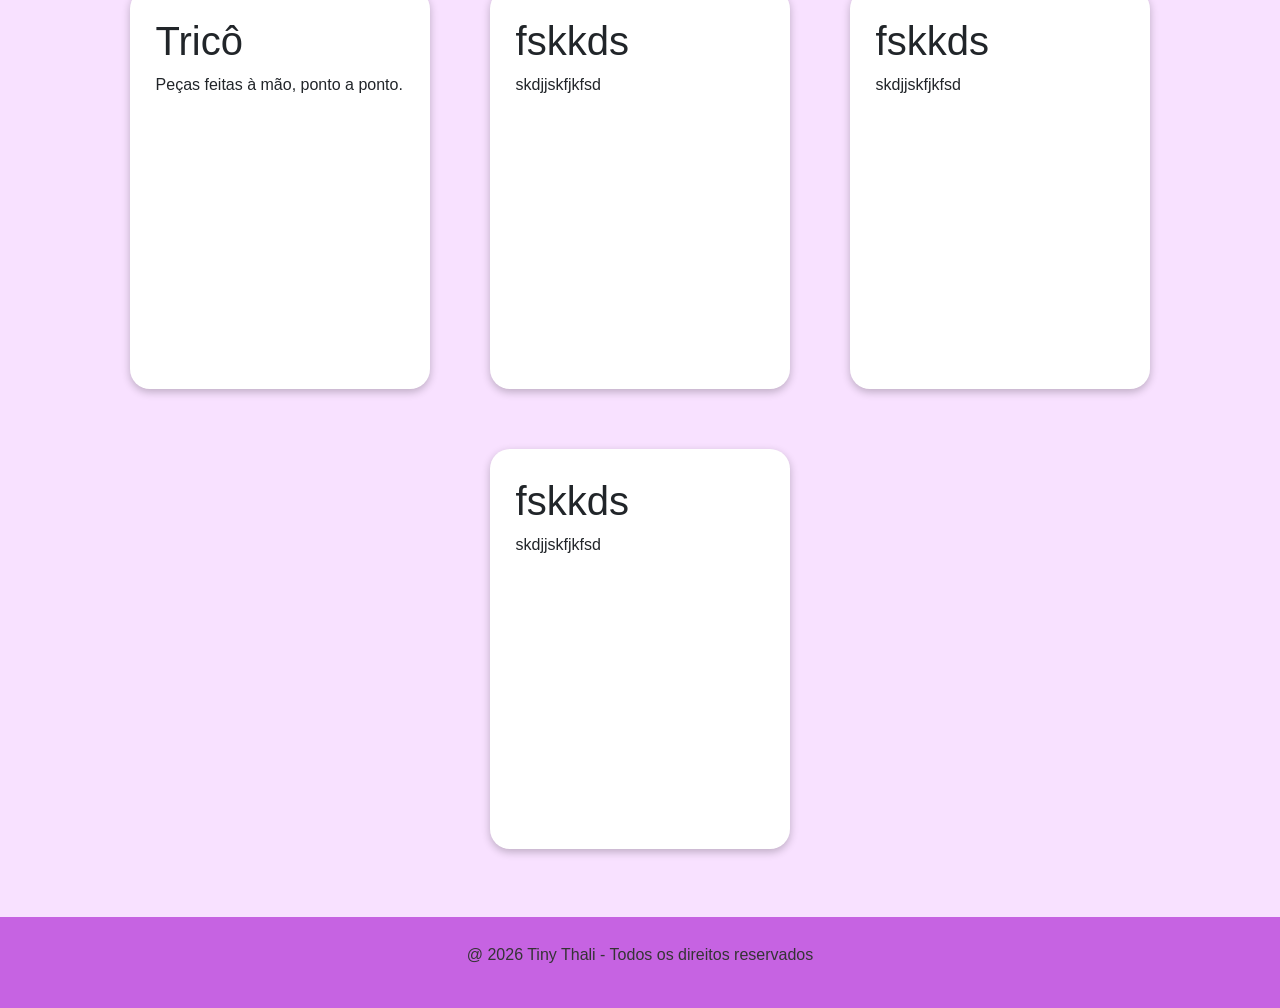
==== commit 65155b36: "Commit (6) - Atualiza sessão de produtos com mais produtos e descrições" ====
--- a/index.html
+++ b/index.html
@@ -77,6 +77,48 @@
 
         </section>
 
+        <section>
+            <article>
+                <h1 style="font-weight: bold;">Clientes que confiam na Tiny Thali♡</h1>
+                <h2></h2>
+            </article>
+
+            <div id="carrossel" class="carrousel carousel-dark slide" data-bs-toggle="carousel">
+                <div class="carousel-inner">
+                    <div class="carousel-item active">
+                        <div class="cards-comentarios">
+                            <div id="card-comentario">
+                                <h2></h2>
+                                <h1>Tricô</h1>
+                                <p>Peças feitas à mão, ponto a ponto.</p>
+                            </div>
+                    
+                            <div id="card-comentario">
+                                <h2></h2>
+                                <h1>fskkds</h1>
+                                <p>skdjjskfjkfsd</p>
+                            </div>
+
+                            <div id="card-comentario">
+                                <h2></h2>
+                                <h1>fskkds</h1>
+                                <p>skdjjskfjkfsd</p>
+                            </div>
+
+                            <div id="card-comentario">
+                                <h2></h2>
+                                <h1>fskkds</h1>
+                                <p>skdjjskfjkfsd</p>
+                            </div>
+
+                            </div>
+                        </div>
+                    </div>
+                </div>
+
+            </div>
+        </section>
+
 
 
         <footer>
--- a/style.css
+++ b/style.css
@@ -352,6 +352,30 @@
     }
 }
 
+
+.cards-comentarios {
+    display: flex;
+    flex-wrap: wrap;
+    justify-content: center;
+    margin-bottom: 3%;
+}
+
+#card-comentario {
+    background-color: white;
+    margin: 30px;
+    padding:20px;
+    width: 300px;
+    height: 400px;
+    border-radius: 20px;
+    padding-bottom: 3%;
+    padding-left: 2%;
+    box-shadow: rgba(0, 0, 0, 0.24) 0px 3px 8px;
+}
+
+.alert {
+    margin: 0 10% 0 0;
+}
+
 footer {
     padding: 2%;
     text-align: center;
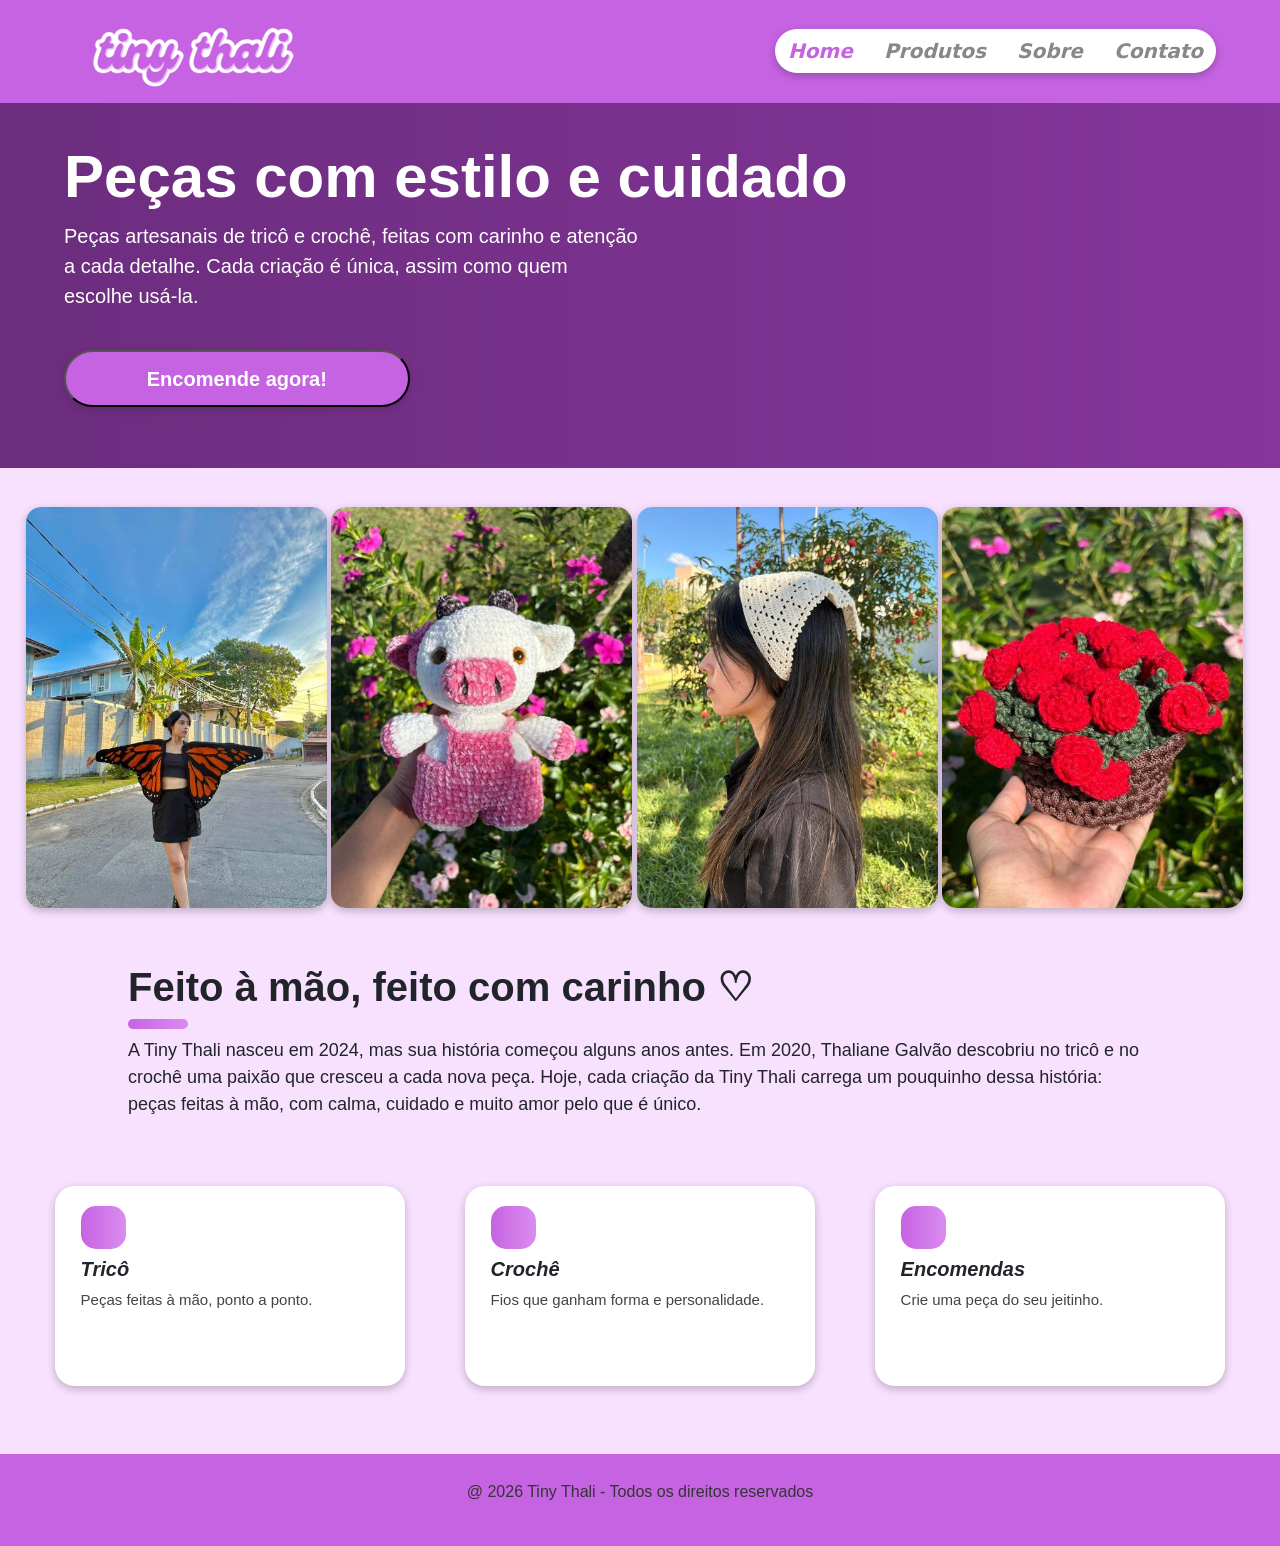
==== commit 8efeca92: "Commit (7) - Adiciona mais recursos de bootstrap 5" ====
--- a/index.html
+++ b/index.html
@@ -11,10 +11,10 @@
 </head>
 <body>
     <script src="https://cdn.jsdelivr.net/npm/bootstrap@5.3.8/dist/js/bootstrap.bundle.min.js"></script>
-    <header class="cabecalho">
+    <header id="topo" class="cabecalho">
         
         <figure style="margin: 1% 0 1% 5%">
-            <img src="./logo tiny thali.png" alt="Logo">
+            <img src="./img/logo tiny thali.png" alt="Logo">
 
         </figure>
         <nav style="margin-right: 5%">
@@ -39,16 +39,20 @@
             <div class="banner">
                 <h2>Peças com estilo e cuidado</h2>
                 <p>Peças artesanais de tricô e crochê, feitas com carinho e atenção a cada detalhe. Cada criação é única, assim como quem escolhe usá-la.</p>
-                <button>Encomende agora!</button>
+                <button onclick="window.location.href='contatos.html'">Encomende agora!</button>
             </div>
         </section>
 
+        <div class="voltar-cima">
+            <a class="nav-link" href="#topo">↑</a>
+        </div>
+
         <section class="imagens">
             <figure>
-                <img src="./imagem banner.jpeg" alt="imagem 1">
-                <img src="./imagem2.jpeg" alt="imagem 2">
-                <img src="./imagem3.jpeg" alt="imagem 3">
-                <img src="./imagem4.jpeg" alt="imagem4">
+                <img src="./img/imagem banner.jpeg" alt="imagem 1">
+                <img src="./img/imagem2.jpeg" alt="imagem 2">
+                <img src="./img/imagem3.jpeg" alt="imagem 3">
+                <img src="./img/imagem4.jpeg" alt="imagem4">
             </figure>
         </section>
 
@@ -77,50 +81,6 @@
 
         </section>
 
-        <section>
-            <article>
-                <h1 style="font-weight: bold;">Clientes que confiam na Tiny Thali♡</h1>
-                <h2></h2>
-            </article>
-
-            <div id="carrossel" class="carrousel carousel-dark slide" data-bs-toggle="carousel">
-                <div class="carousel-inner">
-                    <div class="carousel-item active">
-                        <div class="cards-comentarios">
-                            <div id="card-comentario">
-                                <h2></h2>
-                                <h1>Tricô</h1>
-                                <p>Peças feitas à mão, ponto a ponto.</p>
-                            </div>
-                    
-                            <div id="card-comentario">
-                                <h2></h2>
-                                <h1>fskkds</h1>
-                                <p>skdjjskfjkfsd</p>
-                            </div>
-
-                            <div id="card-comentario">
-                                <h2></h2>
-                                <h1>fskkds</h1>
-                                <p>skdjjskfjkfsd</p>
-                            </div>
-
-                            <div id="card-comentario">
-                                <h2></h2>
-                                <h1>fskkds</h1>
-                                <p>skdjjskfjkfsd</p>
-                            </div>
-
-                            </div>
-                        </div>
-                    </div>
-                </div>
-
-            </div>
-        </section>
-
-
-
         <footer>
             <p>@ 2026 Tiny Thali - Todos os direitos reservados</p>
         </footer>
--- a/style.css
+++ b/style.css
@@ -56,6 +56,7 @@
     background-color: #b983c8;
 }
 
+
 @media screen and (max-width: 720px) {
     .cabecalho nav {
         display: none;
@@ -156,6 +157,12 @@
     border-radius: 15px;
     box-shadow: rgba(0, 0, 0, 0.24) 0px 3px 8px;
     max-width: 100%;
+
+}
+
+.imagens img:hover {
+    filter: brightness(90%);
+    cursor: pointer;
 
 }
 
@@ -206,6 +213,26 @@
 @media screen and (max-width: 720px) {
     article {
         margin-top: 10%;
+    }
+}
+
+#perfil {
+    display: block;
+    width: 24%;
+    border-radius: 15px;
+    box-shadow: rgba(0, 0, 0, 0.24) 0px 3px 8px;
+    height: 50%;
+    margin: auto;
+    border: solid 5px;
+    border-color: #4f285b;
+}
+
+
+@media screen and (max-width: 720px) {
+    #perfil {
+        margin-top: 10%;
+        height: 80%;
+        width: 80%;
     }
 }
 
@@ -376,6 +403,31 @@
     margin: 0 10% 0 0;
 }
 
+.voltar-cima {
+    position: fixed;
+    bottom: 0;
+    right: 0;
+    width: 50px;
+    height: 50px;
+    text-align: center;
+    margin-right: 2%;
+    margin-bottom: 4%;
+    border-radius: 30px;
+    z-index: 3;
+    padding-top: 2%;
+    font-size:larger;
+    background-color:#db8cf0;
+    color: white;
+    box-shadow: rgba(0, 0, 0, 0.24) 0px 3px 8px;
+}
+
+@media screen and (min-width:720px) {
+    .voltar-cima {
+        display: none;
+    }
+
+}
+
 footer {
     padding: 2%;
     text-align: center;
